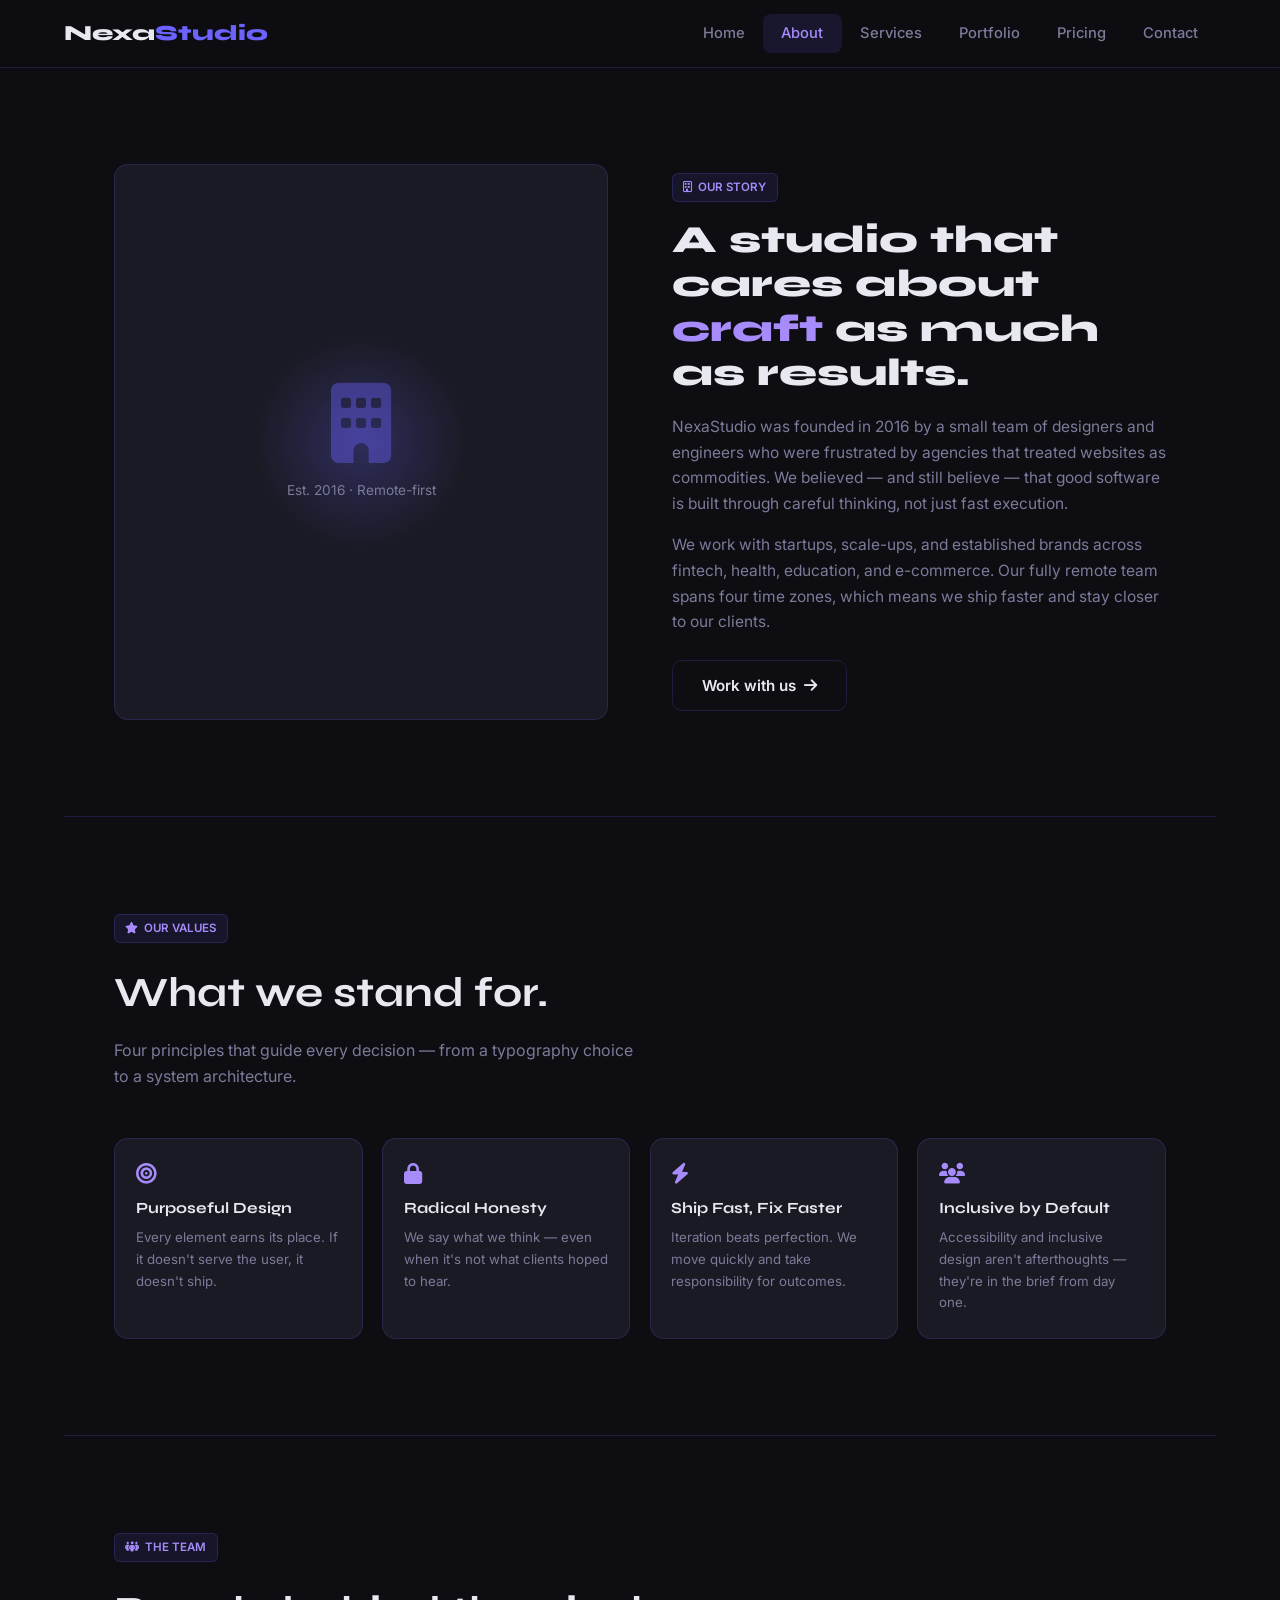
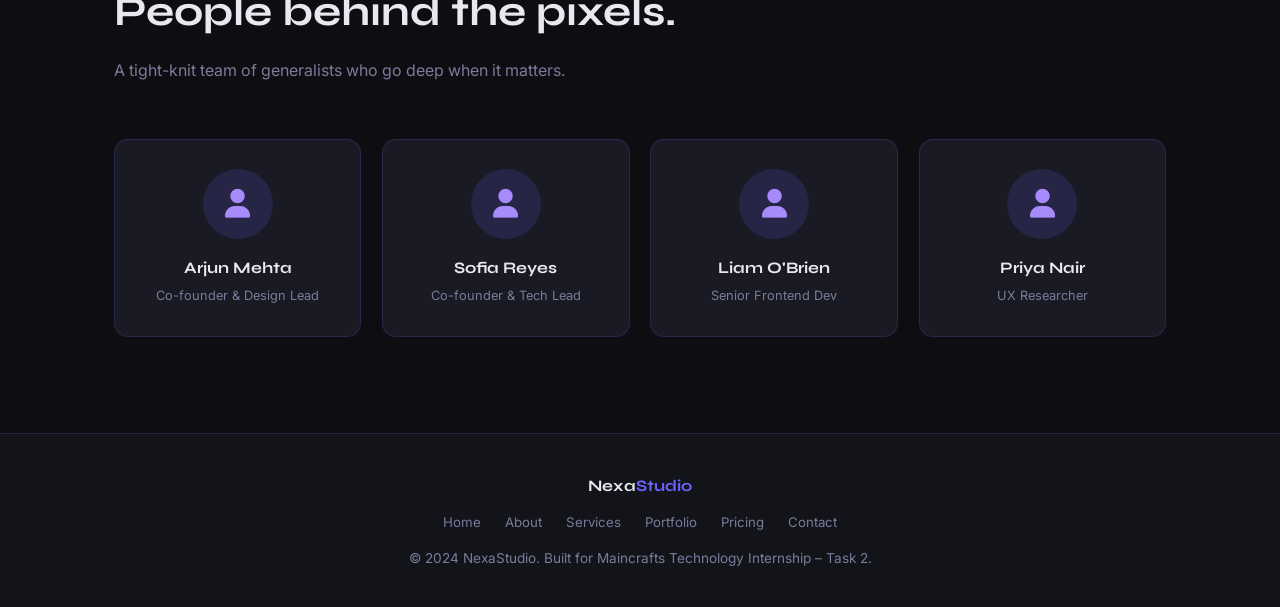
==== about.html @ 933e8e6e "added new pages" ====
<!DOCTYPE html>
<html lang="en" data-page="about">
<head>
  <meta charset="UTF-8" />
  <meta name="viewport" content="width=device-width, initial-scale=1.0"/>
  <title>NexaStudio – About</title>
  <link href="https://fonts.googleapis.com/css2?family=Syne:wght@400;600;700;800&family=Inter:wght@300;400;500&display=swap" rel="stylesheet"/>
  <link rel="stylesheet" href="https://cdnjs.cloudflare.com/ajax/libs/font-awesome/6.5.0/css/all.min.css"/>
  <link rel="stylesheet" href="style.css"/>
</head>
<body>

  <!-- ══════════ NAVBAR ══════════ -->
  <nav>
    <a class="nav-brand" href="index.html">Nexa<span>Studio</span></a>

    <button class="hamburger" id="hamburger" aria-label="Toggle menu">
      <span></span>
      <span></span>
      <span></span>
    </button>

    <ul class="nav-links" id="navLinks">
      <li><a href="index.html"   class="nav-link" data-page="home">Home</a></li>
      <li><a href="about.html"   class="nav-link" data-page="about">About</a></li>
      <li><a href="services.html" class="nav-link" data-page="services">Services</a></li>
      <li><a href="portfolio.html" class="nav-link" data-page="portfolio">Portfolio</a></li>
      <li><a href="pricing.html" class="nav-link" data-page="pricing">Pricing</a></li>
      <li><a href="contact.html" class="nav-link" data-page="contact">Contact</a></li>
    </ul>
  </nav>

  <!-- ══════════ MAIN CONTENT ══════════ -->
  <main class="page">

    <!-- ── Our Story ── -->
    <section>
      <div class="about-grid">

        <div class="about-visual">
          <div class="about-visual-inner">
            <i class="fa-solid fa-building"></i>
            <p>Est. 2016 · Remote-first</p>
          </div>
        </div>

        <div class="about-body">
          <div class="tag">
            <i class="fa-regular fa-building"></i>&nbsp; Our story
          </div>
          <h2>
            A studio that cares about
            <em>craft</em> as much as results.
          </h2>
          <p>
            NexaStudio was founded in 2016 by a small team of designers and engineers
            who were frustrated by agencies that treated websites as commodities.
            We believed — and still believe — that good software is built through
            careful thinking, not just fast execution.
          </p>
          <p>
            We work with startups, scale-ups, and established brands across fintech,
            health, education, and e-commerce. Our fully remote team spans four time
            zones, which means we ship faster and stay closer to our clients.
          </p>
          <a href="contact.html" class="btn btn-ghost" style="margin-top:.6rem;">
            Work with us <i class="fa-solid fa-arrow-right"></i>
          </a>
        </div>

      </div>
    </section>

    <div class="divider"></div>

    <!-- ── Values ── -->
    <section>
      <div class="tag">
        <i class="fa-solid fa-star"></i>&nbsp; Our values
      </div>
      <h2 class="section-label">What we stand for.</h2>
      <p class="section-sub">
        Four principles that guide every decision — from a typography choice to a
        system architecture.
      </p>

      <div class="values-grid">
        <div class="value-item">
          <i class="fa-solid fa-bullseye"></i>
          <h4>Purposeful Design</h4>
          <p>Every element earns its place. If it doesn't serve the user, it doesn't ship.</p>
        </div>
        <div class="value-item">
          <i class="fa-solid fa-lock"></i>
          <h4>Radical Honesty</h4>
          <p>We say what we think — even when it's not what clients hoped to hear.</p>
        </div>
        <div class="value-item">
          <i class="fa-solid fa-bolt"></i>
          <h4>Ship Fast, Fix Faster</h4>
          <p>Iteration beats perfection. We move quickly and take responsibility for outcomes.</p>
        </div>
        <div class="value-item">
          <i class="fa-solid fa-users"></i>
          <h4>Inclusive by Default</h4>
          <p>Accessibility and inclusive design aren't afterthoughts — they're in the brief from day one.</p>
        </div>
      </div>
    </section>

    <div class="divider"></div>

    <!-- ── Team ── -->
    <section>
      <div class="tag">
        <i class="fa-solid fa-people-group"></i>&nbsp; The team
      </div>
      <h2 class="section-label">People behind the pixels.</h2>
      <p class="section-sub">
        A tight-knit team of generalists who go deep when it matters.
      </p>

      <div class="team-grid">
        <div class="team-card">
          <div class="avatar"><i class="fa-solid fa-user"></i></div>
          <h4>Arjun Mehta</h4>
          <span>Co-founder &amp; Design Lead</span>
        </div>
        <div class="team-card">
          <div class="avatar"><i class="fa-solid fa-user"></i></div>
          <h4>Sofia Reyes</h4>
          <span>Co-founder &amp; Tech Lead</span>
        </div>
        <div class="team-card">
          <div class="avatar"><i class="fa-solid fa-user"></i></div>
          <h4>Liam O'Brien</h4>
          <span>Senior Frontend Dev</span>
        </div>
        <div class="team-card">
          <div class="avatar"><i class="fa-solid fa-user"></i></div>
          <h4>Priya Nair</h4>
          <span>UX Researcher</span>
        </div>
      </div>
    </section>

  </main>

  <!-- ══════════ FOOTER ══════════ -->
  <footer>
    <p class="foot-brand">Nexa<span>Studio</span></p>
    <div class="foot-links">
      <a href="index.html">Home</a>
      <a href="about.html">About</a>
      <a href="services.html">Services</a>
      <a href="portfolio.html">Portfolio</a>
      <a href="pricing.html">Pricing</a>
      <a href="contact.html">Contact</a>
    </div>
    <p>© 2024 NexaStudio. Built for Maincrafts Technology Internship – Task 2.</p>
  </footer>

  <script src="main.js"></script>
</body>
</html>
---- style.css ----
/* ═══════════════════════════════════════
   NexaStudio – Main Stylesheet
   style.css
═══════════════════════════════════════ */

*, *::before, *::after {
  box-sizing: border-box;
  margin: 0;
  padding: 0;
}

:root {
  --bg:       #0D0D12;
  --surface:  #13131A;
  --card:     #1A1A24;
  --accent:   #6C63FF;
  --accent2:  #A78BFA;
  --cyan:     #38BDF8;
  --green:    #34D399;
  --amber:    #FBBF24;
  --text:     #E8E8F0;
  --muted:    #7B7B9A;
  --border:   rgba(108, 99, 255, .18);
  --radius:   14px;
  --nav-h:    68px;
}

html {
  scroll-behavior: smooth;
}

body {
  background: var(--bg);
  color: var(--text);
  font-family: 'Inter', sans-serif;
  font-size: 16px;
  line-height: 1.65;
  min-height: 100vh;
}

/* ── NAVBAR ── */
nav {
  position: fixed;
  top: 0; left: 0; right: 0;
  height: var(--nav-h);
  background: rgba(13, 13, 18, .85);
  backdrop-filter: blur(14px);
  border-bottom: 1px solid var(--border);
  display: flex;
  align-items: center;
  padding: 0 clamp(1.2rem, 5vw, 4rem);
  z-index: 1000;
  justify-content: space-between;
}

.nav-brand {
  font-family: 'Syne', sans-serif;
  font-size: 1.35rem;
  font-weight: 800;
  color: var(--text);
  letter-spacing: 0;
  text-decoration: none;
}

.nav-brand span {
  color: var(--accent);
}

.nav-links {
  display: flex;
  gap: 0;
  list-style: none;
}

.nav-links a {
  display: block;
  padding: .45rem 1.15rem;
  border-radius: 8px;
  color: var(--muted);
  text-decoration: none;
  font-size: .92rem;
  font-weight: 500;
  transition: color .2s, background .2s;
  cursor: pointer;
}

.nav-links a:hover,
.nav-links a.active {
  color: var(--text);
  background: rgba(108, 99, 255, .12);
}

.nav-links a.active {
  color: var(--accent2);
}

/* Hamburger */
.hamburger {
  display: none;
  flex-direction: column;
  gap: 5px;
  cursor: pointer;
  background: none;
  border: none;
  padding: 6px;
}

.hamburger span {
  display: block;
  width: 22px;
  height: 2px;
  background: var(--text);
  border-radius: 2px;
  transition: transform .3s, opacity .3s;
}

.hamburger.open span:nth-child(1) { transform: translateY(7px) rotate(45deg); }
.hamburger.open span:nth-child(2) { opacity: 0; }
.hamburger.open span:nth-child(3) { transform: translateY(-7px) rotate(-45deg); }

@media (max-width: 860px) {
  .hamburger { display: flex; }

  .nav-links {
    position: fixed;
    top: var(--nav-h);
    left: 0; right: 0;
    background: var(--surface);
    border-bottom: 1px solid var(--border);
    flex-direction: column;
    padding: 1rem 1.5rem 1.5rem;
    display: none;
  }

  .nav-links.open { display: flex; }
  .nav-links a { padding: .7rem 1rem; font-size: 1rem; }
}

/* ── SHARED LAYOUT ── */
.page {
  padding-top: var(--nav-h);
  min-height: 100vh;
}

section {
  padding: clamp(3rem, 8vw, 6rem) clamp(1.2rem, 5vw, 5rem);
  max-width: 1180px;
  margin: 0 auto;
}

.divider {
  height: 1px;
  background: var(--border);
  margin: 0 clamp(1.2rem, 5vw, 5rem);
}

/* ── SHARED COMPONENTS ── */
.tag {
  display: inline-block;
  font-size: .72rem;
  font-weight: 600;
  letter-spacing: 0;
  text-transform: uppercase;
  color: var(--accent2);
  background: rgba(108, 99, 255, .1);
  border: 1px solid rgba(108, 99, 255, .2);
  border-radius: 6px;
  padding: .25rem .65rem;
  margin-bottom: 1rem;
}

.section-label {
  font-family: 'Syne', sans-serif;
  font-size: 2.6rem;
  font-weight: 700;
  color: var(--text);
  margin-bottom: .6rem;
}

.section-sub {
  color: var(--muted);
  max-width: 520px;
  margin-bottom: 3rem;
}

.btn {
  display: inline-flex;
  align-items: center;
  gap: .5rem;
  padding: .75rem 1.8rem;
  border-radius: 10px;
  font-size: .95rem;
  font-weight: 600;
  text-decoration: none;
  cursor: pointer;
  transition: transform .15s, box-shadow .15s;
  border: none;
  font-family: 'Inter', sans-serif;
}

.btn:hover { transform: translateY(-2px); }

.btn-primary {
  background: var(--accent);
  color: #fff;
  box-shadow: 0 4px 24px rgba(108, 99, 255, .4);
}

.btn-primary:hover {
  box-shadow: 0 8px 32px rgba(108, 99, 255, .55);
}

.btn-ghost {
  background: transparent;
  color: var(--text);
  border: 1.5px solid var(--border);
}

.btn-ghost:hover {
  border-color: var(--accent);
  color: var(--accent2);
}

/* ── CARD ── */
.card {
  background: var(--card);
  border: 1px solid var(--border);
  border-radius: var(--radius);
  padding: 2rem 1.8rem;
  transition: border-color .2s, transform .2s;
}

.card:hover {
  border-color: var(--accent);
  transform: translateY(-4px);
}

.card-icon {
  width: 46px;
  height: 46px;
  background: rgba(108, 99, 255, .15);
  border-radius: 10px;
  display: flex;
  align-items: center;
  justify-content: center;
  font-size: 1.3rem;
  color: var(--accent2);
  margin-bottom: 1.2rem;
}

.card h3 {
  font-family: 'Syne', sans-serif;
  font-size: 1.1rem;
  font-weight: 700;
  margin-bottom: .5rem;
}

.card p {
  font-size: .9rem;
  color: var(--muted);
  line-height: 1.7;
}

/* ── FOOTER ── */
footer {
  background: var(--surface);
  border-top: 1px solid var(--border);
  padding: 2.4rem clamp(1.2rem, 5vw, 5rem);
  text-align: center;
}

.foot-brand {
  font-family: 'Syne', sans-serif;
  font-weight: 700;
  font-size: 1rem;
  color: var(--text);
  margin-bottom: .4rem;
}

.foot-brand span { color: var(--accent); }

.foot-links {
  display: flex;
  justify-content: center;
  flex-wrap: wrap;
  gap: 1.5rem;
  margin: .8rem 0;
}

.foot-links a {
  color: var(--muted);
  font-size: .83rem;
  text-decoration: none;
  transition: color .2s;
  cursor: pointer;
}

.foot-links a:hover { color: var(--accent2); }

footer p {
  color: var(--muted);
  font-size: .85rem;
}

/* ════════════════════
   HOME PAGE
════════════════════ */

.hero {
  min-height: calc(100vh - var(--nav-h));
  display: flex;
  flex-direction: column;
  justify-content: center;
  padding-top: clamp(2rem, 6vw, 4rem);
}

.eyebrow {
  display: inline-block;
  font-size: .75rem;
  font-weight: 600;
  letter-spacing: 0;
  text-transform: uppercase;
  color: var(--accent2);
  margin-bottom: 1.2rem;
}

.hero h1 {
  font-family: 'Syne', sans-serif;
  font-size: 4.9rem;
  font-weight: 800;
  line-height: 1.07;
  letter-spacing: 0;
  color: var(--text);
}

.hero h1 .grad {
  background: linear-gradient(135deg, var(--accent), var(--accent2));
  -webkit-background-clip: text;
  -webkit-text-fill-color: transparent;
  background-clip: text;
}

.hero p {
  margin: 1.6rem 0 2.6rem;
  font-size: 1.1rem;
  color: var(--muted);
  max-width: 540px;
  line-height: 1.75;
}

.btn-row {
  display: flex;
  gap: 1rem;
  flex-wrap: wrap;
}

.stats {
  display: flex;
  flex-wrap: wrap;
  gap: 2rem;
  margin-top: 4rem;
  padding-top: 3rem;
  border-top: 1px solid var(--border);
}

.stat h3 {
  font-family: 'Syne', sans-serif;
  font-size: 2.4rem;
  font-weight: 800;
  color: var(--accent2);
}

.stat p {
  font-size: .85rem;
  color: var(--muted);
  margin-top: .15rem;
}

.services-grid {
  display: grid;
  grid-template-columns: repeat(auto-fit, minmax(260px, 1fr));
  gap: 1.4rem;
}

/* ════════════════════
   ABOUT PAGE
════════════════════ */

.about-grid {
  display: grid;
  grid-template-columns: 1fr 1fr;
  gap: 4rem;
  align-items: center;
}

@media (max-width: 720px) {
  .about-grid { grid-template-columns: 1fr; gap: 2.5rem; }
}

.about-visual {
  position: relative;
  aspect-ratio: 4 / 4.5;
  border-radius: var(--radius);
  background: var(--card);
  border: 1px solid var(--border);
  overflow: hidden;
  display: flex;
  align-items: center;
  justify-content: center;
}

.about-visual::before {
  content: '';
  position: absolute;
  width: 220px;
  height: 220px;
  border-radius: 50%;
  background: radial-gradient(circle, rgba(108,99,255,.25), transparent 70%);
  top: 50%; left: 50%;
  transform: translate(-50%, -50%);
}

.about-visual-inner {
  text-align: center;
  position: relative;
  z-index: 1;
}

.about-visual-inner i {
  font-size: 5rem;
  color: var(--accent);
  opacity: .4;
}

.about-visual-inner p {
  color: var(--muted);
  font-size: .85rem;
  margin-top: 1rem;
}

.about-body h2 {
  font-family: 'Syne', sans-serif;
  font-size: 2.4rem;
  font-weight: 800;
  line-height: 1.15;
  margin-bottom: 1.2rem;
}

.about-body h2 em {
  font-style: normal;
  color: var(--accent2);
}

.about-body p {
  color: var(--muted);
  margin-bottom: 1rem;
  font-size: .97rem;
}

.values-grid {
  display: grid;
  grid-template-columns: repeat(auto-fit, minmax(200px, 1fr));
  gap: 1.2rem;
  margin-top: 1.5rem;
}

.value-item {
  background: var(--card);
  border: 1px solid var(--border);
  border-radius: var(--radius);
  padding: 1.5rem 1.3rem;
}

.value-item i {
  color: var(--accent2);
  margin-bottom: .8rem;
  font-size: 1.3rem;
  display: block;
}

.value-item h4 {
  font-family: 'Syne', sans-serif;
  font-size: .97rem;
  font-weight: 700;
  margin-bottom: .3rem;
}

.value-item p {
  font-size: .83rem;
  color: var(--muted);
}

.team-grid {
  display: grid;
  grid-template-columns: repeat(auto-fit, minmax(200px, 1fr));
  gap: 1.3rem;
  margin-top: 3.5rem;
}

.team-card {
  background: var(--card);
  border: 1px solid var(--border);
  border-radius: var(--radius);
  padding: 1.8rem 1.4rem;
  text-align: center;
  transition: border-color .2s, transform .2s;
}

.team-card:hover {
  border-color: var(--accent);
  transform: translateY(-3px);
}

.avatar {
  width: 70px;
  height: 70px;
  border-radius: 50%;
  background: rgba(108, 99, 255, .15);
  display: flex;
  align-items: center;
  justify-content: center;
  margin: 0 auto 1rem;
  font-size: 1.8rem;
  color: var(--accent2);
}

.team-card h4 {
  font-family: 'Syne', sans-serif;
  font-size: 1rem;
  font-weight: 700;
}

.team-card span {
  font-size: .8rem;
  color: var(--muted);
}

/* ════════════════════
   CONTACT PAGE
════════════════════ */

.contact-wrap {
  display: grid;
  grid-template-columns: 1fr 1.4fr;
  gap: 3.5rem;
  align-items: start;
}

@media (max-width: 720px) {
  .contact-wrap { grid-template-columns: 1fr; }
}

.contact-info h2 {
  font-family: 'Syne', sans-serif;
  font-size: 2.35rem;
  font-weight: 800;
  margin-bottom: .8rem;
}

.contact-info > p {
  color: var(--muted);
  margin-bottom: 2rem;
  font-size: .96rem;
}

.info-item {
  display: flex;
  gap: 1rem;
  align-items: flex-start;
  margin-bottom: 1.4rem;
}

.info-icon {
  width: 40px;
  height: 40px;
  border-radius: 9px;
  background: rgba(108, 99, 255, .12);
  display: flex;
  align-items: center;
  justify-content: center;
  color: var(--accent2);
  font-size: 1rem;
  flex-shrink: 0;
}

.info-item div h5 {
  font-size: .88rem;
  font-weight: 600;
  color: var(--text);
}

.info-item div p {
  font-size: .83rem;
  color: var(--muted);
}

/* Form Card */
.form-card {
  background: var(--card);
  border: 1px solid var(--border);
  border-radius: var(--radius);
  padding: 2.2rem;
}

.form-card h3 {
  font-family: 'Syne', sans-serif;
  font-size: 1.2rem;
  font-weight: 700;
  margin-bottom: 1.6rem;
}

.form-row {
  display: grid;
  grid-template-columns: 1fr 1fr;
  gap: 1rem;
}

@media (max-width: 480px) {
  .form-row { grid-template-columns: 1fr; }
}

.form-group {
  margin-bottom: 1.1rem;
}

.form-group label {
  display: block;
  font-size: .82rem;
  font-weight: 600;
  color: var(--muted);
  margin-bottom: .4rem;
  letter-spacing: 0;
}

.form-group input,
.form-group select,
.form-group textarea {
  width: 100%;
  background: var(--bg);
  border: 1.5px solid var(--border);
  border-radius: 9px;
  padding: .72rem 1rem;
  color: var(--text);
  font-family: 'Inter', sans-serif;
  font-size: .93rem;
  outline: none;
  transition: border-color .2s;
}

.form-group input:focus,
.form-group textarea:focus,
.form-group select:focus {
  border-color: var(--accent);
}

.form-group textarea {
  resize: vertical;
  min-height: 120px;
}

.form-group select option {
  background: var(--surface);
}

/* Validation states */
.form-group input.error,
.form-group textarea.error {
  border-color: #f87171;
}

.err-msg {
  display: none;
  font-size: .78rem;
  color: #f87171;
  margin-top: .3rem;
}

.err-msg.show {
  display: block;
}

/* Success banner */
.success-banner {
  display: none;
  background: rgba(52, 211, 153, .1);
  border: 1.5px solid rgba(52, 211, 153, .35);
  border-radius: 10px;
  padding: 1.1rem 1.3rem;
  color: #34d399;
  font-size: .93rem;
  margin-bottom: 1.3rem;
  align-items: center;
  gap: .7rem;
}

.success-banner.show {
  display: flex;
}

/* ════════════════════
   EXTRA PAGES
════════════════════ */

.page-hero {
  padding-top: clamp(4rem, 10vw, 7rem);
  padding-bottom: clamp(3rem, 7vw, 5rem);
}

.page-hero h1 {
  font-family: 'Syne', sans-serif;
  font-size: 4.2rem;
  font-weight: 800;
  line-height: 1.08;
  max-width: 900px;
  color: var(--text);
}

.page-hero p {
  color: var(--muted);
  font-size: 1.08rem;
  max-width: 640px;
  margin: 1.4rem 0 2.2rem;
}

.detail-grid,
.work-grid,
.pricing-grid,
.faq-grid,
.process-steps {
  display: grid;
  gap: 1.35rem;
}

.detail-grid {
  grid-template-columns: repeat(auto-fit, minmax(245px, 1fr));
}

.detail-card,
.work-card,
.price-card,
.faq-item,
.process-step {
  background: var(--card);
  border: 1px solid var(--border);
  border-radius: var(--radius);
}

.detail-card,
.price-card {
  padding: 2rem 1.7rem;
}

.detail-card {
  transition: transform .2s, border-color .2s;
}

.detail-card:hover,
.work-card:hover,
.price-card:hover {
  transform: translateY(-4px);
  border-color: rgba(255, 255, 255, .18);
}

.detail-card h3,
.work-card h3,
.price-card h3,
.faq-item h3,
.process-step h3,
.cta-band h3 {
  font-family: 'Syne', sans-serif;
  font-weight: 700;
}

.detail-card h3,
.work-card h3,
.price-card h3 {
  font-size: 1.12rem;
  margin-bottom: .55rem;
}

.detail-card p,
.work-card p,
.price-card p,
.faq-item p,
.process-step p {
  color: var(--muted);
  font-size: .9rem;
}

.mini-list,
.included-list {
  list-style: none;
  margin-top: 1.3rem;
}

.mini-list li,
.included-list li {
  color: var(--text);
  font-size: .86rem;
  margin-bottom: .55rem;
  display: flex;
  gap: .55rem;
  align-items: center;
}

.mini-list li::before,
.included-list li::before {
  content: '';
  width: 7px;
  height: 7px;
  border-radius: 50%;
  background: var(--accent2);
  flex: 0 0 auto;
}

.accent-cyan .card-icon,
.work-thumb.accent-cyan {
  color: var(--cyan);
  background: rgba(56, 189, 248, .13);
}

.accent-green .card-icon,
.work-thumb.accent-green {
  color: var(--green);
  background: rgba(52, 211, 153, .13);
}

.accent-amber .card-icon,
.work-thumb.accent-amber {
  color: var(--amber);
  background: rgba(251, 191, 36, .13);
}

.accent-violet .card-icon,
.work-thumb.accent-violet {
  color: var(--accent2);
  background: rgba(167, 139, 250, .14);
}

.process-steps {
  grid-template-columns: repeat(auto-fit, minmax(210px, 1fr));
  margin-top: 2.3rem;
}

.process-step {
  padding: 1.6rem 1.4rem;
}

.process-step span {
  display: inline-flex;
  color: var(--accent2);
  font-family: 'Syne', sans-serif;
  font-size: .85rem;
  font-weight: 800;
  margin-bottom: .9rem;
}

.process-step h3 {
  font-size: 1rem;
  margin-bottom: .45rem;
}

.work-grid {
  grid-template-columns: repeat(auto-fit, minmax(250px, 1fr));
}

.work-card {
  overflow: hidden;
  transition: transform .2s, border-color .2s;
}

.work-thumb {
  min-height: 150px;
  display: flex;
  align-items: center;
  justify-content: center;
  font-size: 3rem;
  border-bottom: 1px solid var(--border);
}

.work-card .work-meta,
.work-card h3,
.work-card p {
  margin-left: 1.4rem;
  margin-right: 1.4rem;
}

.work-meta {
  color: var(--accent2);
  font-size: .72rem;
  font-weight: 700;
  letter-spacing: 0;
  text-transform: uppercase;
  margin-top: 1.35rem;
  margin-bottom: .45rem;
}

.work-card p {
  margin-bottom: 1.5rem;
}

.compact-stats {
  margin-top: 2rem;
}

.cta-band {
  display: flex;
  justify-content: space-between;
  align-items: center;
  gap: 1rem;
  padding: 1.6rem 0 0;
  margin-top: 2rem;
  border-top: 1px solid var(--border);
}

.cta-band h3 {
  font-size: 1.55rem;
}

.pricing-grid {
  grid-template-columns: repeat(auto-fit, minmax(260px, 1fr));
  align-items: stretch;
}

.price-card {
  display: flex;
  flex-direction: column;
  transition: transform .2s, border-color .2s;
}

.price-card.featured {
  border-color: rgba(108, 99, 255, .7);
  box-shadow: 0 0 34px rgba(108, 99, 255, .16);
}

.price-head {
  display: flex;
  align-items: center;
  justify-content: space-between;
  margin-bottom: 1rem;
}

.plan-name {
  color: var(--accent2);
  font-size: .75rem;
  font-weight: 800;
  letter-spacing: 0;
  text-transform: uppercase;
}

.price-head i {
  color: var(--accent2);
}

.price {
  color: var(--text) !important;
  font-family: 'Syne', sans-serif;
  font-size: 2.75rem !important;
  font-weight: 800;
  line-height: 1;
  margin: .9rem 0 .8rem;
}

.plan-copy {
  min-height: 4.5rem;
}

.included-list {
  border-top: 1px solid var(--border);
  padding-top: 1.25rem;
  margin-bottom: 1.4rem;
}

.price-card .btn {
  justify-content: center;
  margin-top: auto;
}

.faq-grid {
  grid-template-columns: repeat(auto-fit, minmax(260px, 1fr));
  margin-top: 2rem;
}

.faq-item {
  padding: 1.45rem;
}

.faq-item h3 {
  font-size: 1rem;
  margin-bottom: .55rem;
}

@media (max-width: 620px) {
  .hero h1 {
    font-size: 3rem;
  }

  .hero p,
  .page-hero p {
    font-size: 1rem;
  }

  .section-label,
  .about-body h2,
  .contact-info h2 {
    font-size: 2rem;
  }

  .page-hero h1 {
    font-size: 2.6rem;
  }

  .price {
    font-size: 2.25rem !important;
  }

  .cta-band {
    align-items: flex-start;
    flex-direction: column;
  }

  .price-card {
    padding: 1.7rem 1.35rem;
  }
}

/* ── Reduced motion ── */
@media (prefers-reduced-motion: reduce) {
  *, *::before, *::after {
    transition: none !important;
    animation: none !important;
  }
}
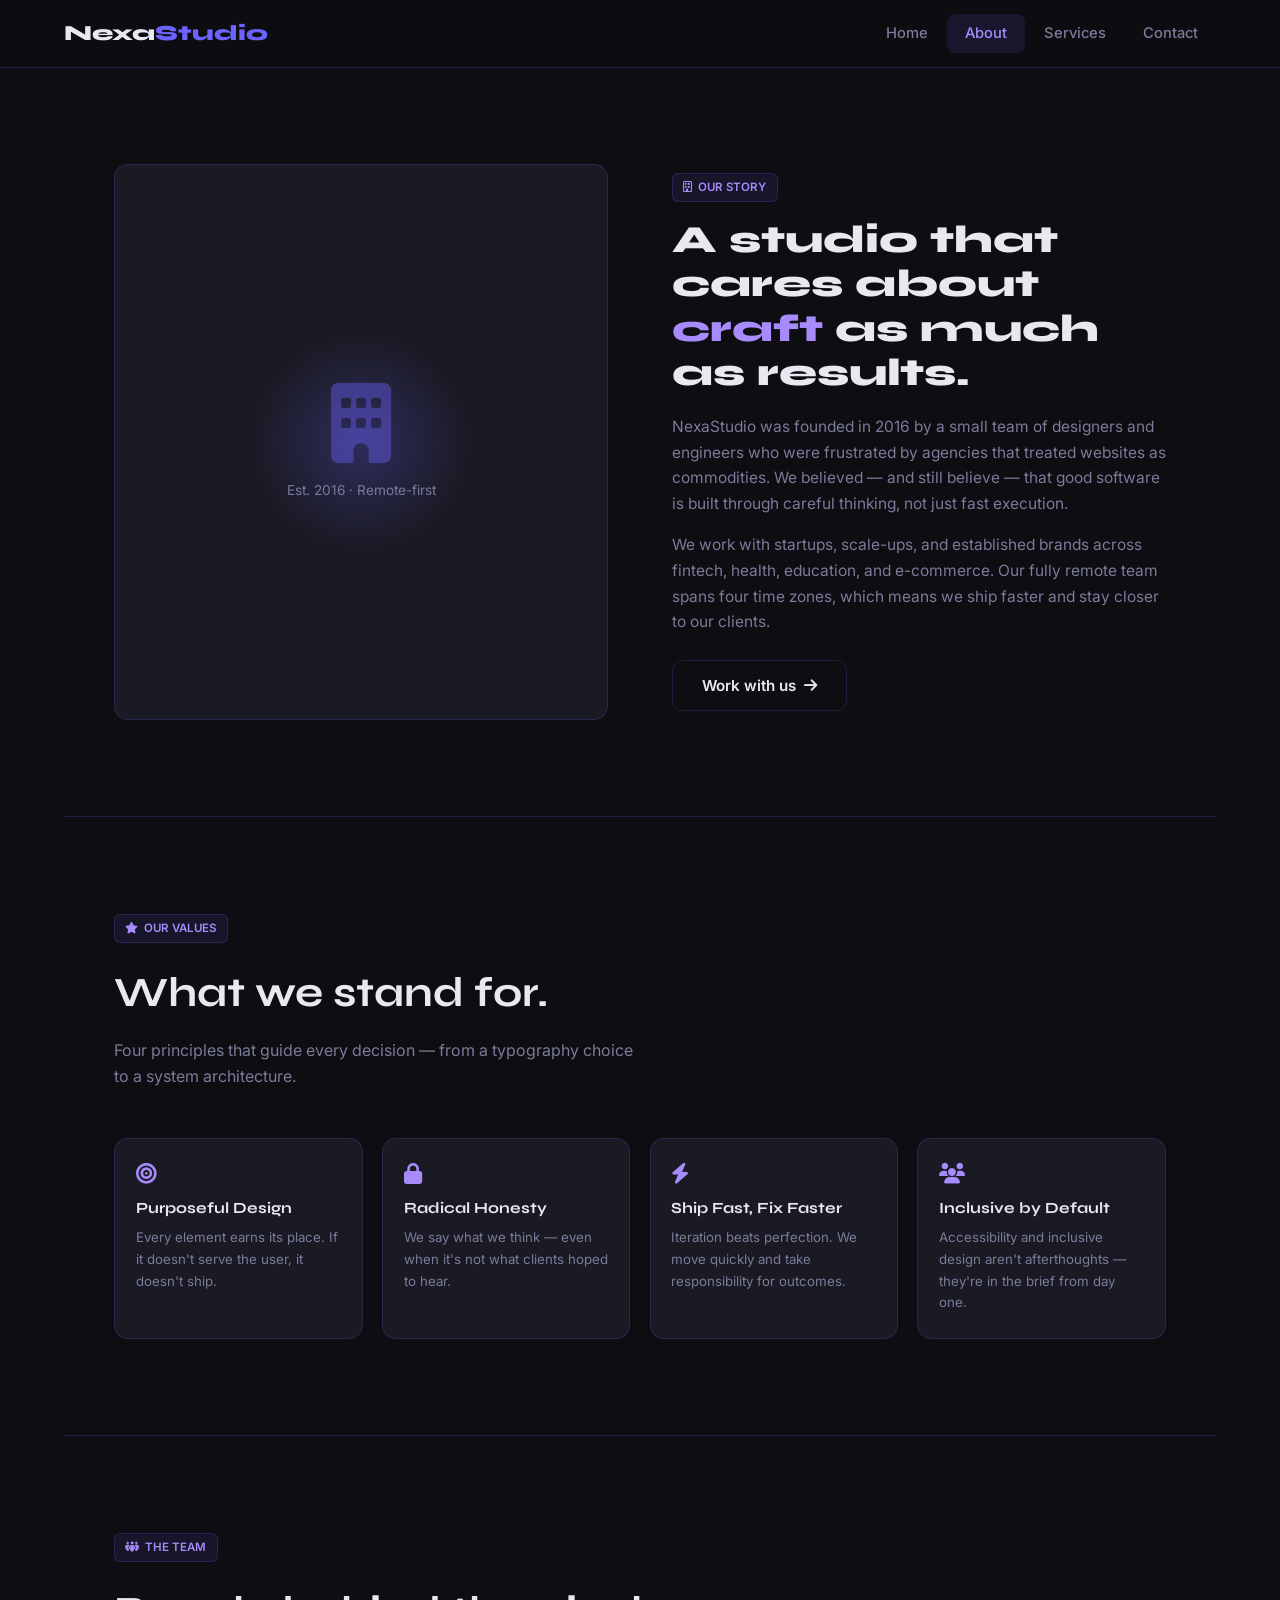
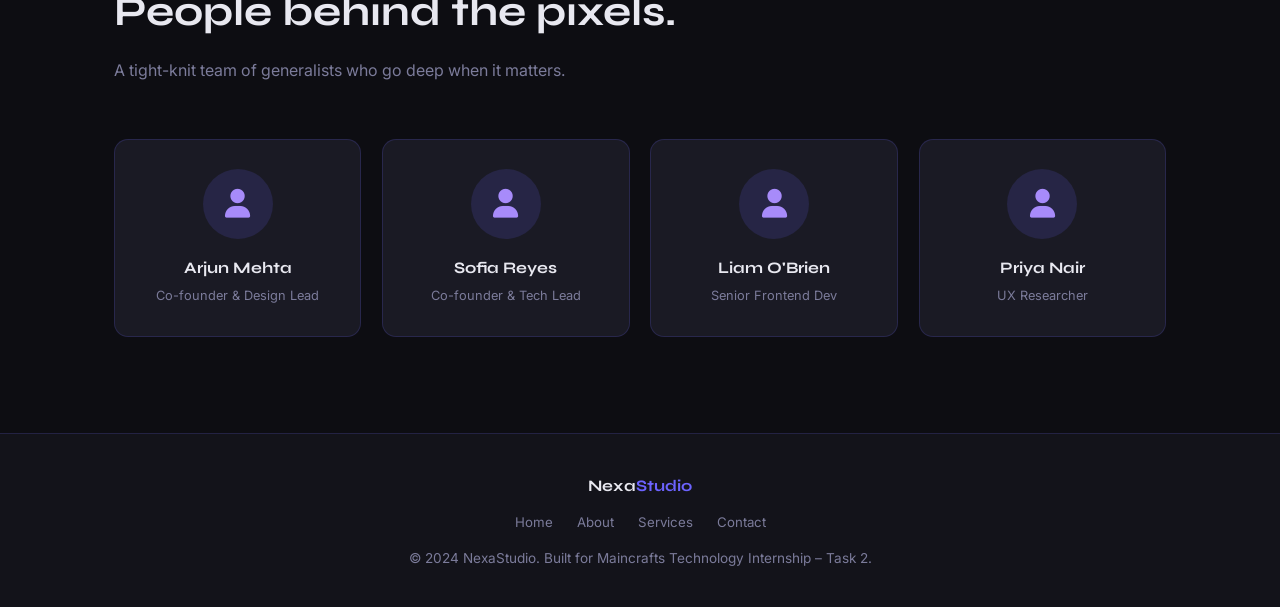
==== commit 6f936017: "remove page" ====
--- a/about.html
+++ b/about.html
@@ -24,8 +24,6 @@
       <li><a href="index.html"   class="nav-link" data-page="home">Home</a></li>
       <li><a href="about.html"   class="nav-link" data-page="about">About</a></li>
       <li><a href="services.html" class="nav-link" data-page="services">Services</a></li>
-      <li><a href="portfolio.html" class="nav-link" data-page="portfolio">Portfolio</a></li>
-      <li><a href="pricing.html" class="nav-link" data-page="pricing">Pricing</a></li>
       <li><a href="contact.html" class="nav-link" data-page="contact">Contact</a></li>
     </ul>
   </nav>
@@ -153,8 +151,6 @@
       <a href="index.html">Home</a>
       <a href="about.html">About</a>
       <a href="services.html">Services</a>
-      <a href="portfolio.html">Portfolio</a>
-      <a href="pricing.html">Pricing</a>
       <a href="contact.html">Contact</a>
     </div>
     <p>© 2024 NexaStudio. Built for Maincrafts Technology Internship – Task 2.</p>
--- a/style.css
+++ b/style.css
@@ -723,9 +723,6 @@
 }
 
 .detail-grid,
-.work-grid,
-.pricing-grid,
-.faq-grid,
 .process-steps {
   display: grid;
   gap: 1.35rem;
@@ -736,17 +733,13 @@
 }
 
 .detail-card,
-.work-card,
-.price-card,
-.faq-item,
 .process-step {
   background: var(--card);
   border: 1px solid var(--border);
   border-radius: var(--radius);
 }
 
-.detail-card,
-.price-card {
+.detail-card {
   padding: 2rem 1.7rem;
 }
 
@@ -754,47 +747,34 @@
   transition: transform .2s, border-color .2s;
 }
 
-.detail-card:hover,
-.work-card:hover,
-.price-card:hover {
+.detail-card:hover {
   transform: translateY(-4px);
   border-color: rgba(255, 255, 255, .18);
 }
 
 .detail-card h3,
-.work-card h3,
-.price-card h3,
-.faq-item h3,
-.process-step h3,
-.cta-band h3 {
+.process-step h3 {
   font-family: 'Syne', sans-serif;
   font-weight: 700;
 }
 
-.detail-card h3,
-.work-card h3,
-.price-card h3 {
+.detail-card h3 {
   font-size: 1.12rem;
   margin-bottom: .55rem;
 }
 
 .detail-card p,
-.work-card p,
-.price-card p,
-.faq-item p,
 .process-step p {
   color: var(--muted);
   font-size: .9rem;
 }
 
-.mini-list,
-.included-list {
+.mini-list {
   list-style: none;
   margin-top: 1.3rem;
 }
 
-.mini-list li,
-.included-list li {
+.mini-list li {
   color: var(--text);
   font-size: .86rem;
   margin-bottom: .55rem;
@@ -803,8 +783,7 @@
   align-items: center;
 }
 
-.mini-list li::before,
-.included-list li::before {
+.mini-list li::before {
   content: '';
   width: 7px;
   height: 7px;
@@ -813,26 +792,22 @@
   flex: 0 0 auto;
 }
 
-.accent-cyan .card-icon,
-.work-thumb.accent-cyan {
+.accent-cyan .card-icon {
   color: var(--cyan);
   background: rgba(56, 189, 248, .13);
 }
 
-.accent-green .card-icon,
-.work-thumb.accent-green {
+.accent-green .card-icon {
   color: var(--green);
   background: rgba(52, 211, 153, .13);
 }
 
-.accent-amber .card-icon,
-.work-thumb.accent-amber {
+.accent-amber .card-icon {
   color: var(--amber);
   background: rgba(251, 191, 36, .13);
 }
 
-.accent-violet .card-icon,
-.work-thumb.accent-violet {
+.accent-violet .card-icon {
   color: var(--accent2);
   background: rgba(167, 139, 250, .14);
 }
@@ -858,136 +833,6 @@
 .process-step h3 {
   font-size: 1rem;
   margin-bottom: .45rem;
-}
-
-.work-grid {
-  grid-template-columns: repeat(auto-fit, minmax(250px, 1fr));
-}
-
-.work-card {
-  overflow: hidden;
-  transition: transform .2s, border-color .2s;
-}
-
-.work-thumb {
-  min-height: 150px;
-  display: flex;
-  align-items: center;
-  justify-content: center;
-  font-size: 3rem;
-  border-bottom: 1px solid var(--border);
-}
-
-.work-card .work-meta,
-.work-card h3,
-.work-card p {
-  margin-left: 1.4rem;
-  margin-right: 1.4rem;
-}
-
-.work-meta {
-  color: var(--accent2);
-  font-size: .72rem;
-  font-weight: 700;
-  letter-spacing: 0;
-  text-transform: uppercase;
-  margin-top: 1.35rem;
-  margin-bottom: .45rem;
-}
-
-.work-card p {
-  margin-bottom: 1.5rem;
-}
-
-.compact-stats {
-  margin-top: 2rem;
-}
-
-.cta-band {
-  display: flex;
-  justify-content: space-between;
-  align-items: center;
-  gap: 1rem;
-  padding: 1.6rem 0 0;
-  margin-top: 2rem;
-  border-top: 1px solid var(--border);
-}
-
-.cta-band h3 {
-  font-size: 1.55rem;
-}
-
-.pricing-grid {
-  grid-template-columns: repeat(auto-fit, minmax(260px, 1fr));
-  align-items: stretch;
-}
-
-.price-card {
-  display: flex;
-  flex-direction: column;
-  transition: transform .2s, border-color .2s;
-}
-
-.price-card.featured {
-  border-color: rgba(108, 99, 255, .7);
-  box-shadow: 0 0 34px rgba(108, 99, 255, .16);
-}
-
-.price-head {
-  display: flex;
-  align-items: center;
-  justify-content: space-between;
-  margin-bottom: 1rem;
-}
-
-.plan-name {
-  color: var(--accent2);
-  font-size: .75rem;
-  font-weight: 800;
-  letter-spacing: 0;
-  text-transform: uppercase;
-}
-
-.price-head i {
-  color: var(--accent2);
-}
-
-.price {
-  color: var(--text) !important;
-  font-family: 'Syne', sans-serif;
-  font-size: 2.75rem !important;
-  font-weight: 800;
-  line-height: 1;
-  margin: .9rem 0 .8rem;
-}
-
-.plan-copy {
-  min-height: 4.5rem;
-}
-
-.included-list {
-  border-top: 1px solid var(--border);
-  padding-top: 1.25rem;
-  margin-bottom: 1.4rem;
-}
-
-.price-card .btn {
-  justify-content: center;
-  margin-top: auto;
-}
-
-.faq-grid {
-  grid-template-columns: repeat(auto-fit, minmax(260px, 1fr));
-  margin-top: 2rem;
-}
-
-.faq-item {
-  padding: 1.45rem;
-}
-
-.faq-item h3 {
-  font-size: 1rem;
-  margin-bottom: .55rem;
 }
 
 @media (max-width: 620px) {
@@ -1010,18 +855,6 @@
     font-size: 2.6rem;
   }
 
-  .price {
-    font-size: 2.25rem !important;
-  }
-
-  .cta-band {
-    align-items: flex-start;
-    flex-direction: column;
-  }
-
-  .price-card {
-    padding: 1.7rem 1.35rem;
-  }
 }
 
 /* ── Reduced motion ── */
